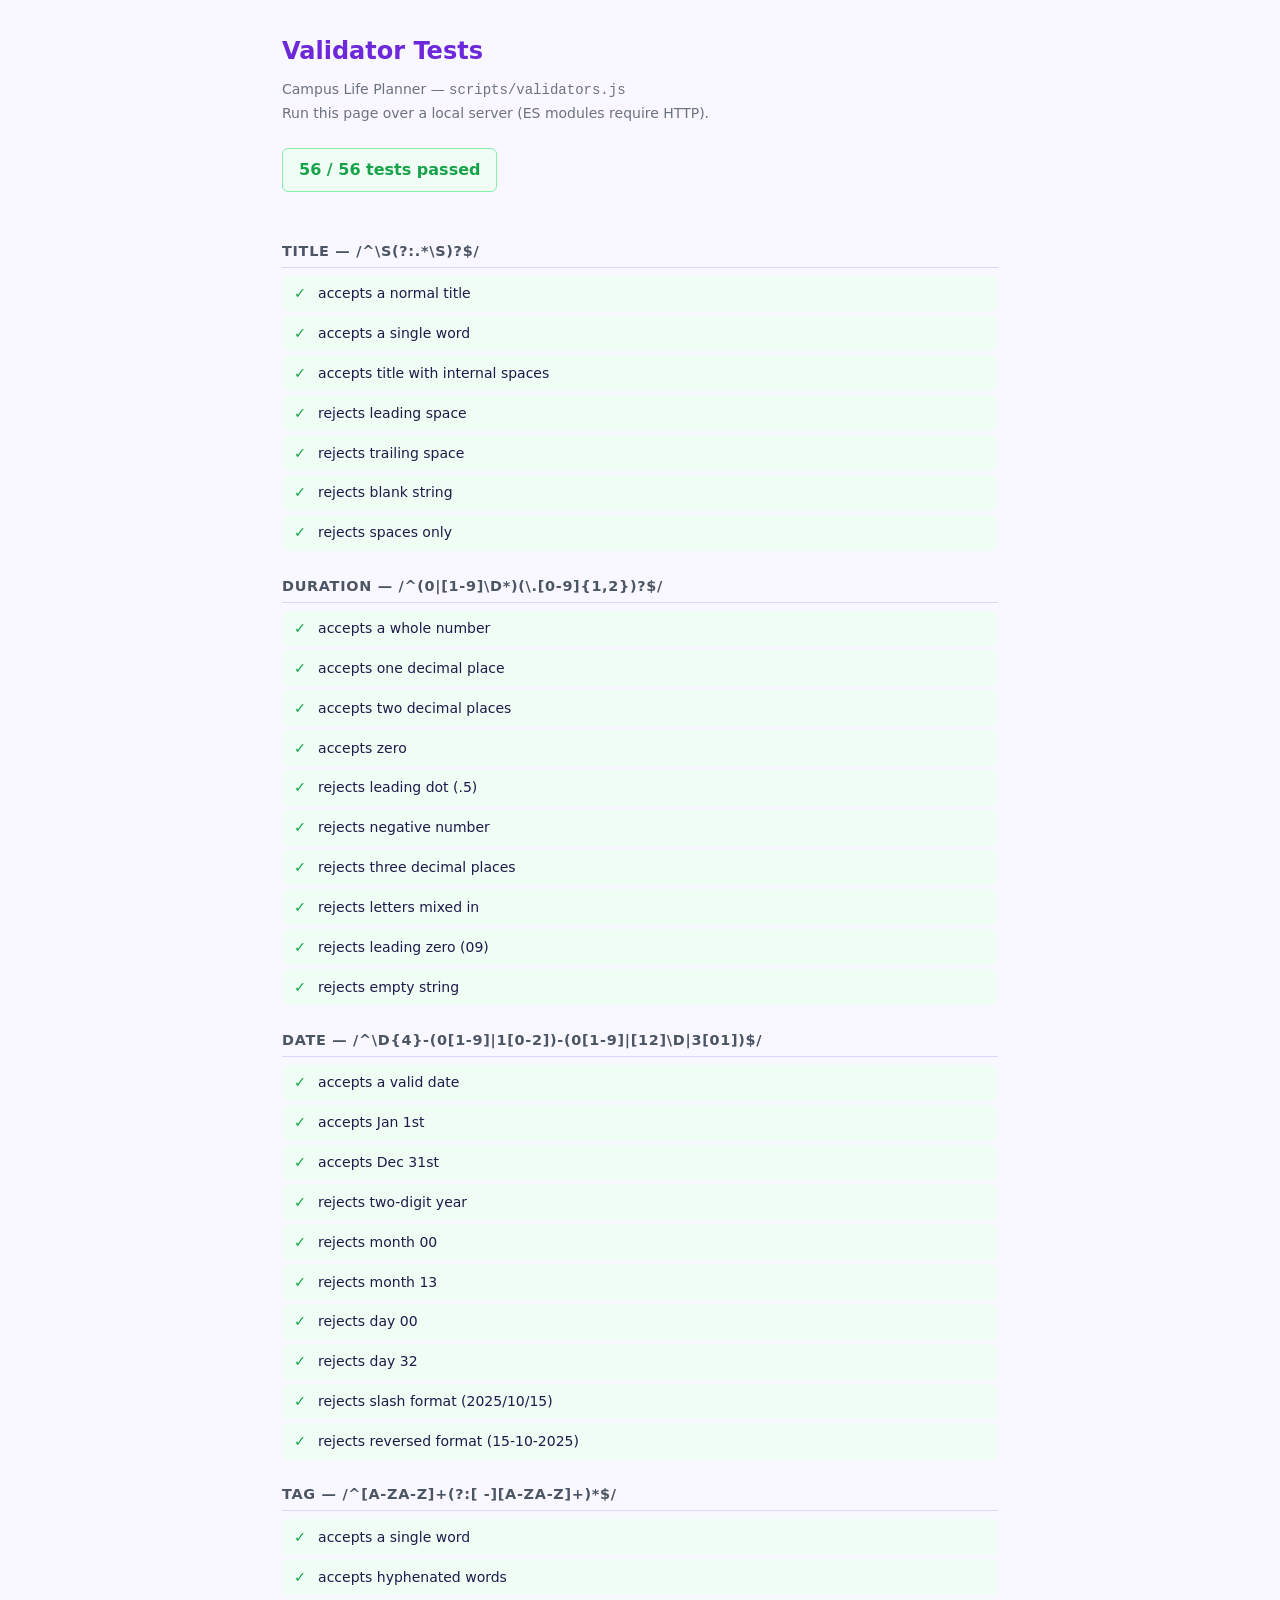
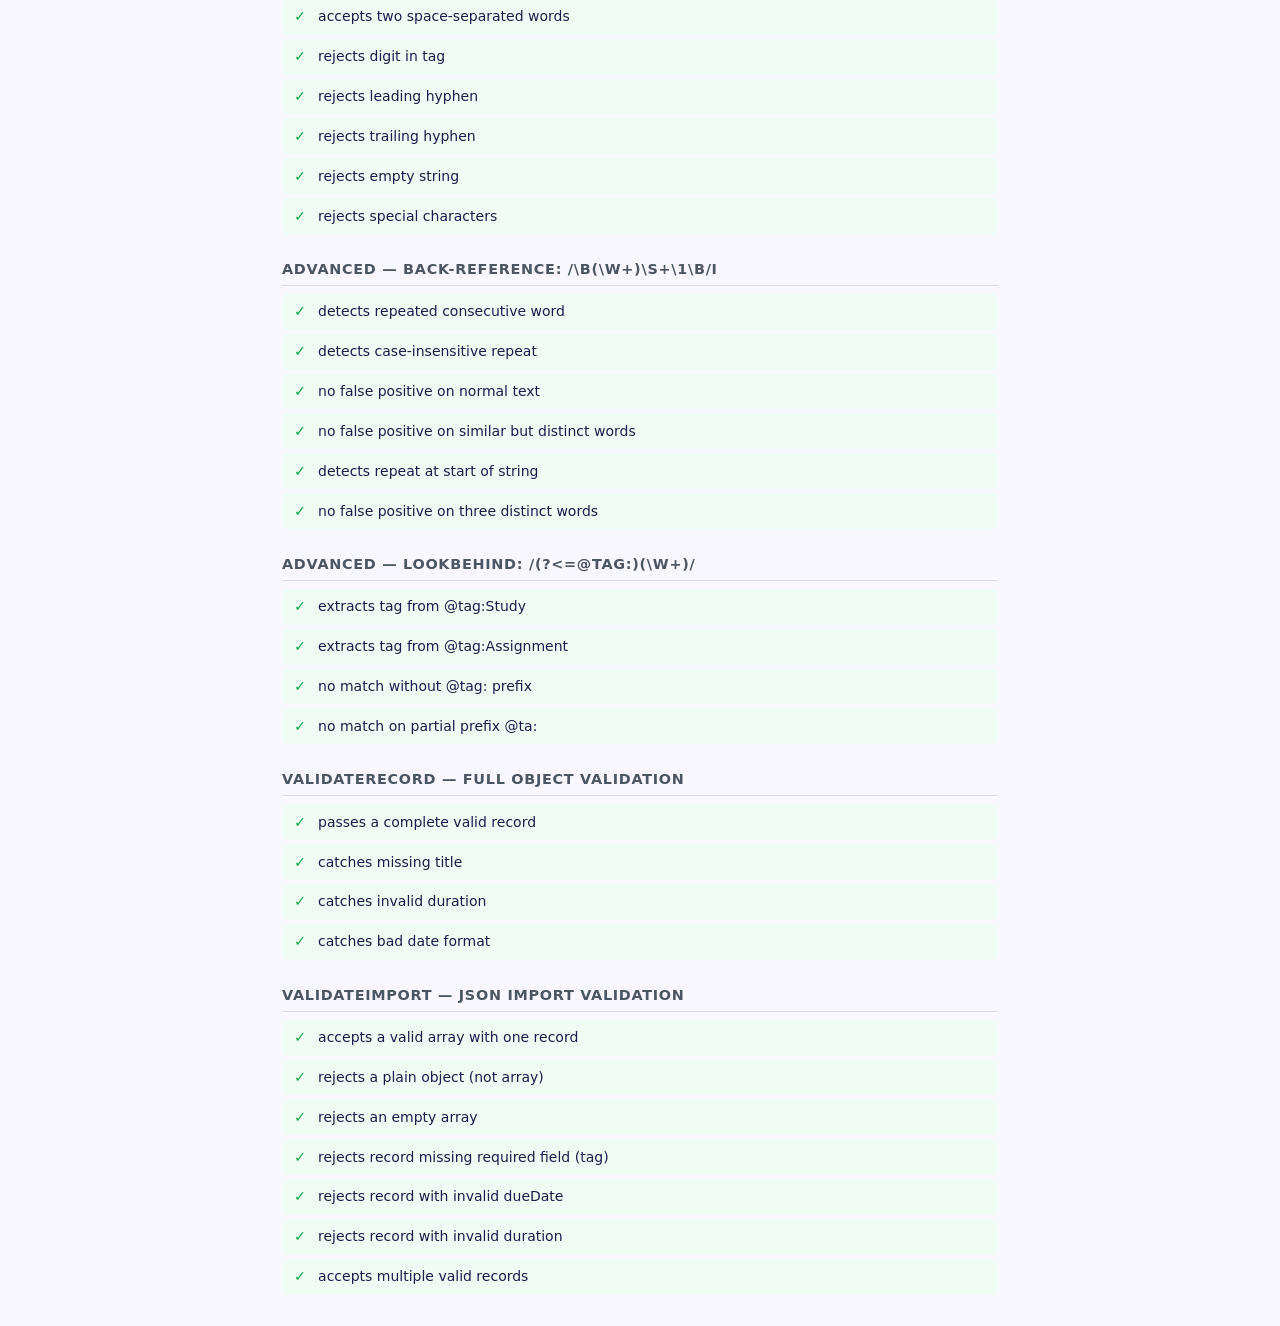
==== tests.html @ 29fc215b "M3: Regex validation rules, validateImport, and tests.html assertions" ====
<!DOCTYPE html>
<html lang="en">
<head>
  <meta charset="UTF-8">
  <meta name="viewport" content="width=device-width, initial-scale=1.0">
  <title>Validator Tests — Campus Life Planner</title>
  <style>
    *, *::before, *::after { box-sizing: border-box; margin: 0; padding: 0; }

    body {
      font-family: system-ui, sans-serif;
      font-size: 0.95rem;
      line-height: 1.6;
      color: #1E1B4B;
      background: #F9F7FF;
      padding: 2rem;
      max-width: 780px;
      margin: 0 auto;
    }

    h1 {
      font-size: 1.5rem;
      font-weight: 700;
      margin-bottom: 0.5rem;
      color: #6D28D9;
    }

    .subtitle {
      font-size: 0.875rem;
      color: #6B7280;
      margin-bottom: 1.5rem;
    }

    .summary {
      display: inline-block;
      padding: 0.5rem 1rem;
      border-radius: 6px;
      font-weight: 700;
      font-size: 1rem;
      margin-bottom: 1.5rem;
    }
    .all-pass { background: #F0FDF4; color: #16A34A; border: 1px solid #86EFAC; }
    .has-fail  { background: #FEF2F2; color: #DC2626; border: 1px solid #FCA5A5; }

    h2 {
      font-size: 0.9rem;
      font-weight: 700;
      text-transform: uppercase;
      letter-spacing: 0.05em;
      color: #4B5563;
      margin: 1.5rem 0 0.5rem;
      padding-bottom: 0.25rem;
      border-bottom: 1px solid #DDD6FE;
    }

    .test-list {
      list-style: none;
      display: flex;
      flex-direction: column;
      gap: 0.25rem;
    }

    .test-row {
      display: flex;
      align-items: baseline;
      gap: 0.75rem;
      padding: 0.4rem 0.75rem;
      border-radius: 6px;
      font-size: 0.875rem;
    }
    .test-row.pass { background: #F0FDF4; }
    .test-row.fail { background: #FEF2F2; }

    .badge {
      font-weight: 700;
      font-size: 0.9rem;
      flex-shrink: 0;
    }
    .pass .badge { color: #16A34A; }
    .fail .badge { color: #DC2626; }

    .desc { flex: 1; }

    .err {
      font-size: 0.8rem;
      color: #DC2626;
      font-style: italic;
    }

    .group-header {
      font-size: 0.9rem;
      font-weight: 700;
      text-transform: uppercase;
      letter-spacing: 0.05em;
      color: #4B5563;
      margin: 1.5rem 0 0.5rem;
      padding-bottom: 0.25rem;
      border-bottom: 1px solid #DDD6FE;
    }
  </style>
</head>
<body>
  <h1>Validator Tests</h1>
  <p class="subtitle">
    Campus Life Planner — <code>scripts/validators.js</code><br>
    Run this page over a local server (ES modules require HTTP).
  </p>

  <div id="summary"></div>
  <div id="results"></div>

  <script type="module">
    import {
      validate,
      validateRecord,
      hasDuplicateWords,
      validateImport,
      DUPLICATE_WORD_RE,
      TAG_FILTER_RE
    } from './scripts/validators.js';

    // ---- Minimal test runner ----

    const results = [];
    let currentGroup = '';

    function group(name) {
      currentGroup = name;
    }

    function test(desc, fn) {
      try {
        fn();
        results.push({ group: currentGroup, desc, passed: true });
      } catch (e) {
        results.push({ group: currentGroup, desc, passed: false, error: e.message });
      }
    }

    function assert(condition, msg = 'Assertion failed') {
      if (!condition) throw new Error(msg);
    }

    function eq(actual, expected, msg) {
      if (actual !== expected) {
        throw new Error(msg || `Expected ${JSON.stringify(expected)}, got ${JSON.stringify(actual)}`);
      }
    }

    // ---- Title ----
    group('Title — /^\\S(?:.*\\S)?$/');

    test('accepts a normal title', () => eq(validate('title', 'Study for midterm'), null));
    test('accepts a single word', () => eq(validate('title', 'Exam'), null));
    test('accepts title with internal spaces', () => eq(validate('title', 'COMP101 final exam'), null));
    test('rejects leading space', () => assert(validate('title', ' Study') !== null));
    test('rejects trailing space', () => assert(validate('title', 'Study ') !== null));
    test('rejects blank string', () => assert(validate('title', '') !== null));
    test('rejects spaces only', () => assert(validate('title', '   ') !== null));

    // ---- Duration ----
    group('Duration — /^(0|[1-9]\\d*)(\\.[0-9]{1,2})?$/');

    test('accepts a whole number', () => eq(validate('duration', '90'), null));
    test('accepts one decimal place', () => eq(validate('duration', '1.5'), null));
    test('accepts two decimal places', () => eq(validate('duration', '45.25'), null));
    test('accepts zero', () => eq(validate('duration', '0'), null));
    test('rejects leading dot (.5)', () => assert(validate('duration', '.5') !== null));
    test('rejects negative number', () => assert(validate('duration', '-10') !== null));
    test('rejects three decimal places', () => assert(validate('duration', '1.234') !== null));
    test('rejects letters mixed in', () => assert(validate('duration', '90min') !== null));
    test('rejects leading zero (09)', () => assert(validate('duration', '09') !== null));
    test('rejects empty string', () => assert(validate('duration', '') !== null));

    // ---- Date ----
    group('Date — /^\\d{4}-(0[1-9]|1[0-2])-(0[1-9]|[12]\\d|3[01])$/');

    test('accepts a valid date', () => eq(validate('date', '2025-10-15'), null));
    test('accepts Jan 1st', () => eq(validate('date', '2025-01-01'), null));
    test('accepts Dec 31st', () => eq(validate('date', '2025-12-31'), null));
    test('rejects two-digit year', () => assert(validate('date', '25-10-15') !== null));
    test('rejects month 00', () => assert(validate('date', '2025-00-15') !== null));
    test('rejects month 13', () => assert(validate('date', '2025-13-01') !== null));
    test('rejects day 00', () => assert(validate('date', '2025-01-00') !== null));
    test('rejects day 32', () => assert(validate('date', '2025-01-32') !== null));
    test('rejects slash format (2025/10/15)', () => assert(validate('date', '2025/10/15') !== null));
    test('rejects reversed format (15-10-2025)', () => assert(validate('date', '15-10-2025') !== null));

    // ---- Tag ----
    group('Tag — /^[A-Za-z]+(?:[ -][A-Za-z]+)*$/');

    test('accepts a single word', () => eq(validate('tag', 'Study'), null));
    test('accepts hyphenated words', () => eq(validate('tag', 'Self-Care'), null));
    test('accepts two space-separated words', () => eq(validate('tag', 'Group Work'), null));
    test('rejects digit in tag', () => assert(validate('tag', 'Study1') !== null));
    test('rejects leading hyphen', () => assert(validate('tag', '-Study') !== null));
    test('rejects trailing hyphen', () => assert(validate('tag', 'Study-') !== null));
    test('rejects empty string', () => assert(validate('tag', '') !== null));
    test('rejects special characters', () => assert(validate('tag', 'Study!') !== null));

    // ---- Advanced: back-reference duplicate words ----
    group('Advanced — back-reference: /\\b(\\w+)\\s+\\1\\b/i');

    test('detects repeated consecutive word', () => assert(hasDuplicateWords('study study session')));
    test('detects case-insensitive repeat', () => assert(hasDuplicateWords('the The exam')));
    test('no false positive on normal text', () => assert(!hasDuplicateWords('Study for COMP101')));
    test('no false positive on similar but distinct words', () => assert(!hasDuplicateWords('studying studied')));
    test('detects repeat at start of string', () => assert(hasDuplicateWords('exam exam prep')));
    test('no false positive on three distinct words', () => assert(!hasDuplicateWords('meet the team')));

    // ---- Advanced: lookbehind tag filter ----
    group('Advanced — lookbehind: /(?<=@tag:)(\\w+)/');

    test('extracts tag from @tag:Study', () => {
      const m = '@tag:Study'.match(TAG_FILTER_RE);
      assert(m !== null, 'no match');
      eq(m[0], 'Study');
    });
    test('extracts tag from @tag:Assignment', () => {
      const m = '@tag:Assignment'.match(TAG_FILTER_RE);
      assert(m !== null, 'no match');
      eq(m[0], 'Assignment');
    });
    test('no match without @tag: prefix', () => {
      assert('Study'.match(TAG_FILTER_RE) === null);
    });
    test('no match on partial prefix @ta:', () => {
      assert('@ta:Study'.match(TAG_FILTER_RE) === null);
    });

    // ---- validateRecord ----
    group('validateRecord — full object validation');

    test('passes a complete valid record', () => {
      const errs = validateRecord({ title: 'Study session', dueDate: '2025-10-01', duration: '90', tag: 'Study' });
      eq(Object.keys(errs).length, 0);
    });
    test('catches missing title', () => {
      const errs = validateRecord({ title: '', dueDate: '2025-10-01', duration: '90', tag: 'Study' });
      assert('title' in errs);
    });
    test('catches invalid duration', () => {
      const errs = validateRecord({ title: 'Test', dueDate: '2025-10-01', duration: '-5', tag: 'Study' });
      assert('duration' in errs);
    });
    test('catches bad date format', () => {
      const errs = validateRecord({ title: 'Test', dueDate: '01/10/2025', duration: '30', tag: 'Study' });
      assert('date' in errs);
    });

    // ---- validateImport ----
    group('validateImport — JSON import validation');

    const goodRecord = {
      id: 'rec_0001', title: 'Test task', dueDate: '2025-10-01',
      duration: 60, tag: 'Study', createdAt: '2025-09-01T10:00:00Z', updatedAt: '2025-09-01T10:00:00Z'
    };

    test('accepts a valid array with one record', () => {
      assert(validateImport([goodRecord]).valid);
    });
    test('rejects a plain object (not array)', () => {
      assert(!validateImport({}).valid);
    });
    test('rejects an empty array', () => {
      assert(!validateImport([]).valid);
    });
    test('rejects record missing required field (tag)', () => {
      const bad = { ...goodRecord };
      delete bad.tag;
      assert(!validateImport([bad]).valid);
    });
    test('rejects record with invalid dueDate', () => {
      assert(!validateImport([{ ...goodRecord, dueDate: '01-10-2025' }]).valid);
    });
    test('rejects record with invalid duration', () => {
      assert(!validateImport([{ ...goodRecord, duration: -5 }]).valid);
    });
    test('accepts multiple valid records', () => {
      const r2 = { ...goodRecord, id: 'rec_0002', title: 'Another task', dueDate: '2025-11-01' };
      assert(validateImport([goodRecord, r2]).valid);
    });

    // ---- Render results ----

    const passed = results.filter(r => r.passed).length;
    const total = results.length;

    document.getElementById('summary').innerHTML = `
      <p class="summary ${passed === total ? 'all-pass' : 'has-fail'}">
        ${passed} / ${total} tests passed
      </p>
    `;

    // Group by section
    const groups = [...new Set(results.map(r => r.group))];
    const html = groups.map(g => {
      const rows = results
        .filter(r => r.group === g)
        .map(r => `
          <li class="test-row ${r.passed ? 'pass' : 'fail'}">
            <span class="badge">${r.passed ? '✓' : '✗'}</span>
            <span class="desc">${r.desc}</span>
            ${r.error ? `<span class="err">${r.error}</span>` : ''}
          </li>
        `).join('');
      return `
        <div class="group-header">${g}</div>
        <ul class="test-list">${rows}</ul>
      `;
    }).join('');

    document.getElementById('results').innerHTML = html;
  </script>
</body>
</html>
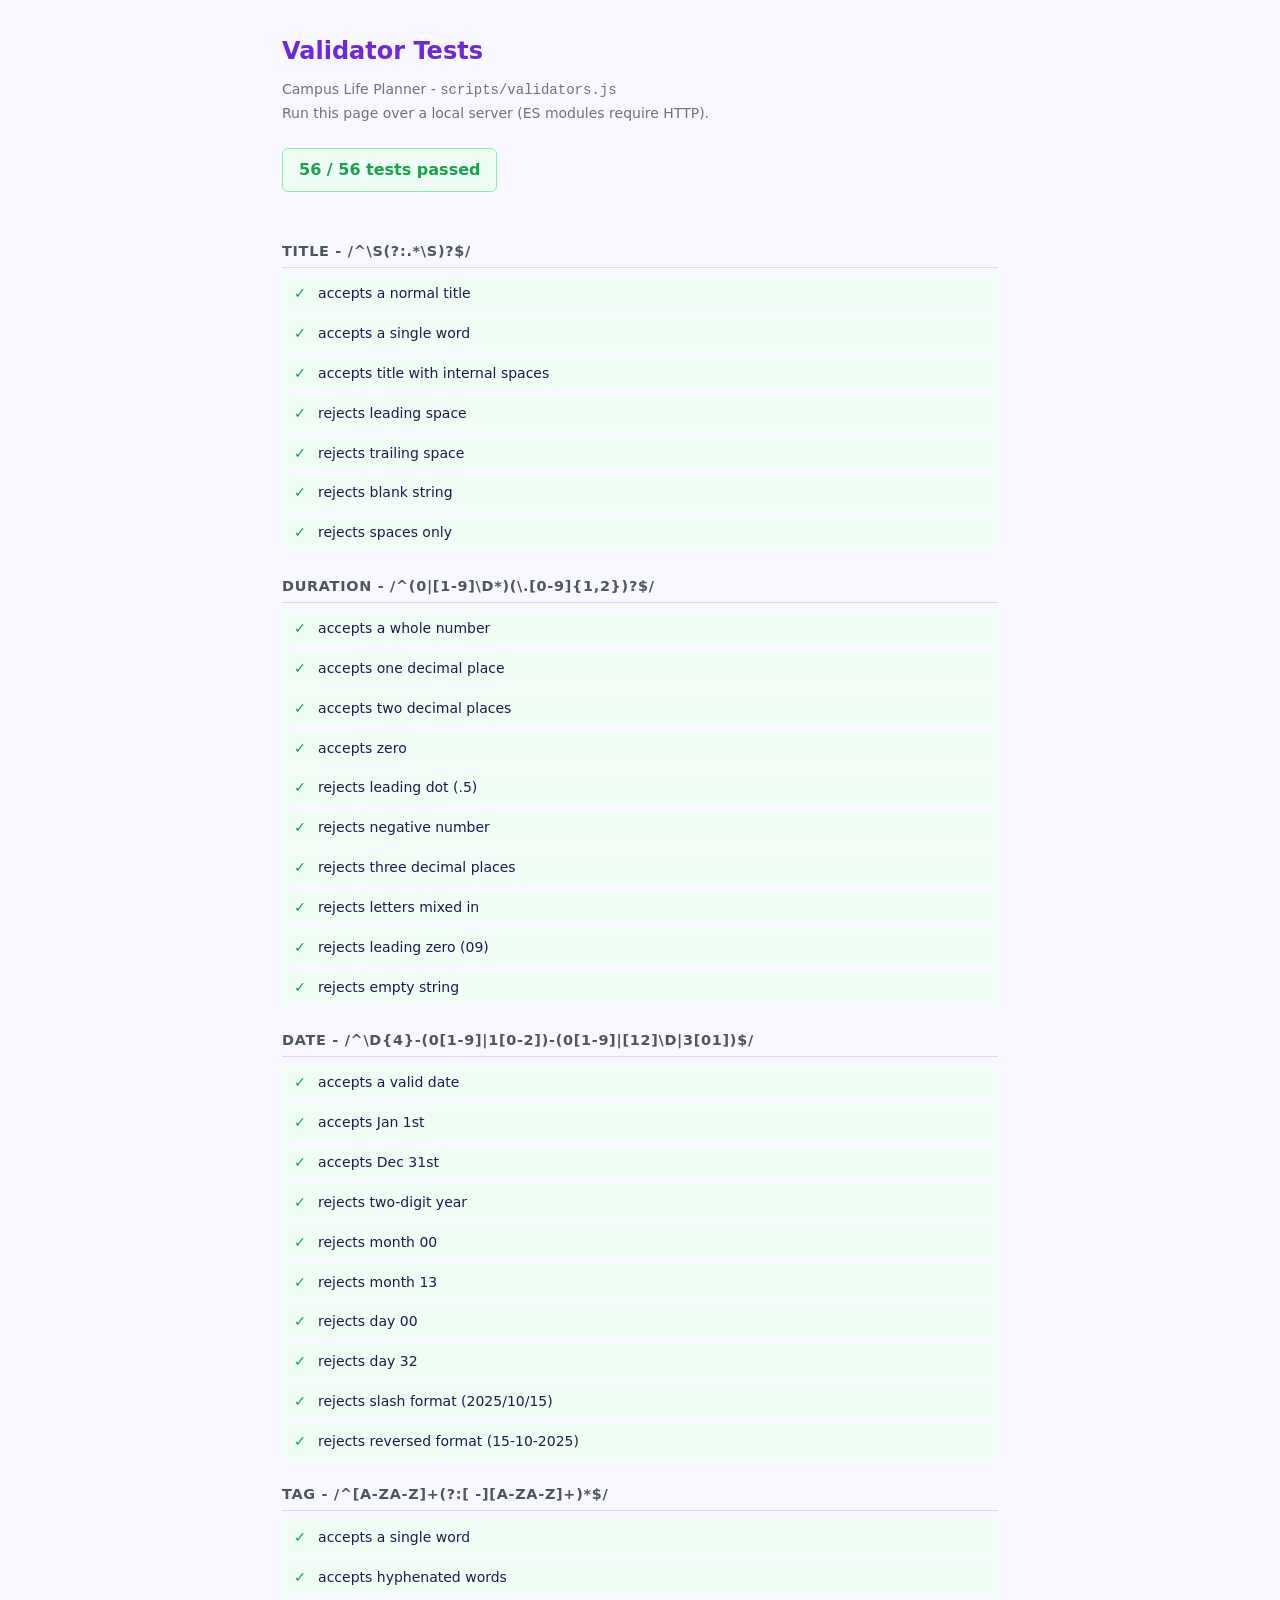
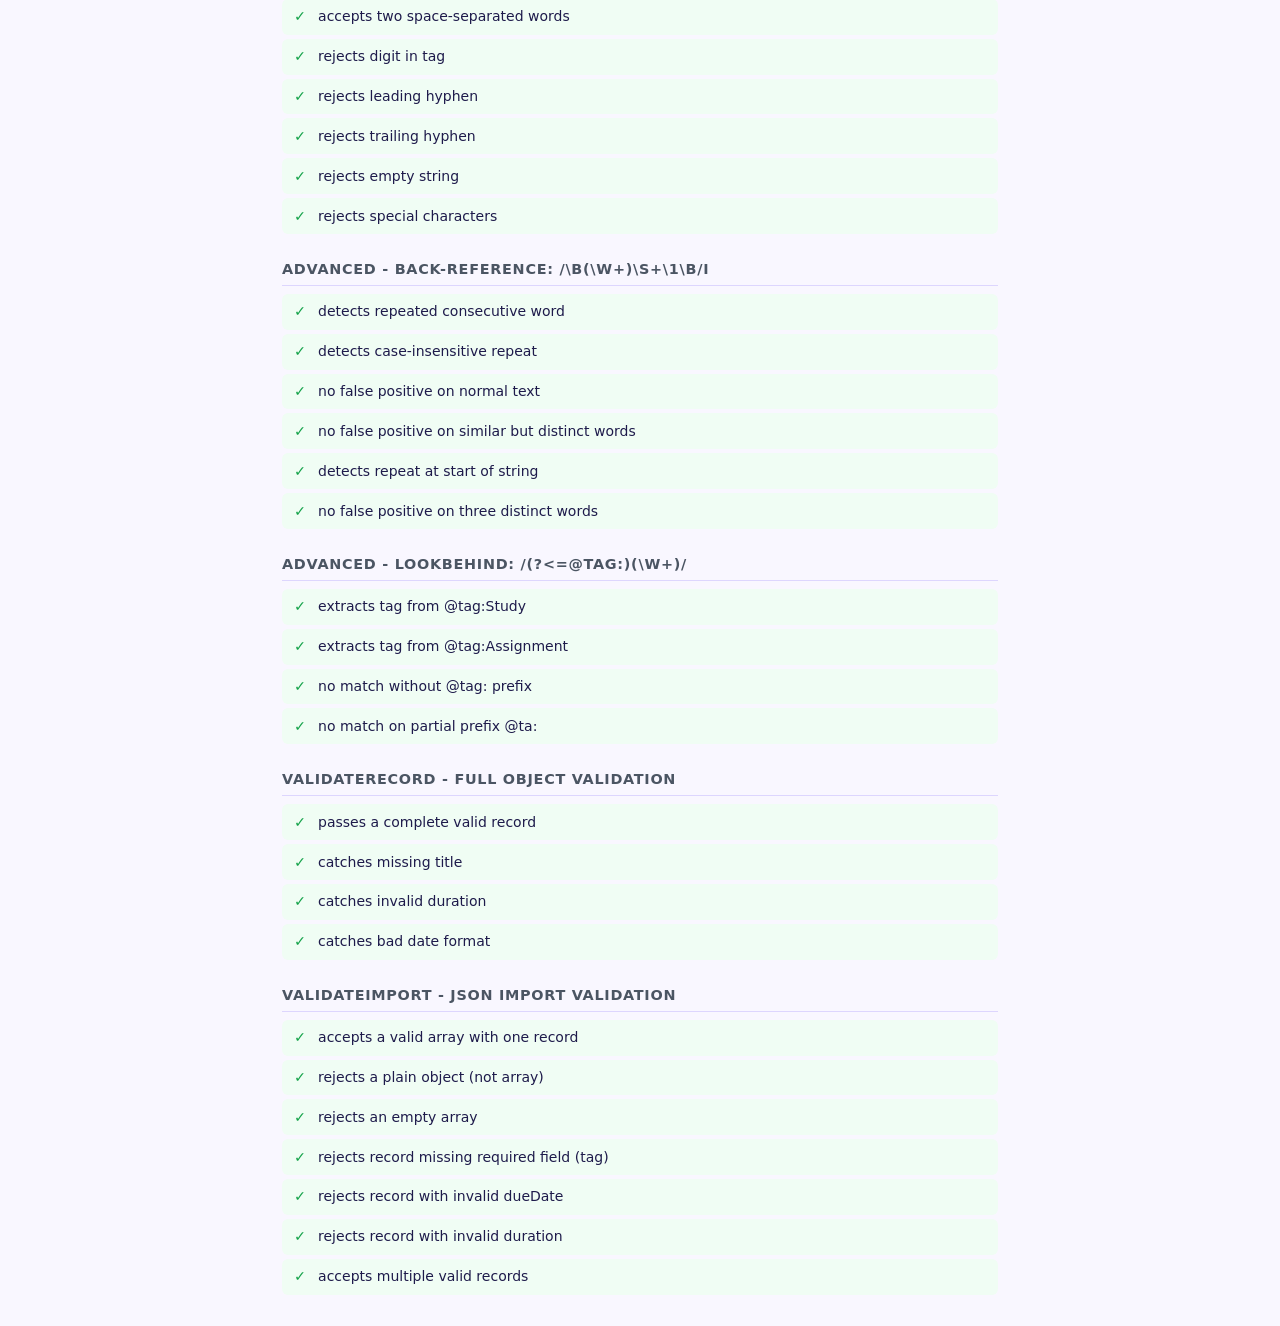
==== commit c8fae8be: "M7: A11y audit fixes, global live regions, animation polish, README finalized" ====
--- a/tests.html
+++ b/tests.html
@@ -3,7 +3,7 @@
 <head>
   <meta charset="UTF-8">
   <meta name="viewport" content="width=device-width, initial-scale=1.0">
-  <title>Validator Tests — Campus Life Planner</title>
+  <title>Validator Tests - Campus Life Planner</title>
   <style>
     *, *::before, *::after { box-sizing: border-box; margin: 0; padding: 0; }
 
@@ -102,7 +102,7 @@
 <body>
   <h1>Validator Tests</h1>
   <p class="subtitle">
-    Campus Life Planner — <code>scripts/validators.js</code><br>
+    Campus Life Planner - <code>scripts/validators.js</code><br>
     Run this page over a local server (ES modules require HTTP).
   </p>
 
@@ -148,7 +148,7 @@
     }
 
     // ---- Title ----
-    group('Title — /^\\S(?:.*\\S)?$/');
+    group('Title - /^\\S(?:.*\\S)?$/');
 
     test('accepts a normal title', () => eq(validate('title', 'Study for midterm'), null));
     test('accepts a single word', () => eq(validate('title', 'Exam'), null));
@@ -159,7 +159,7 @@
     test('rejects spaces only', () => assert(validate('title', '   ') !== null));
 
     // ---- Duration ----
-    group('Duration — /^(0|[1-9]\\d*)(\\.[0-9]{1,2})?$/');
+    group('Duration - /^(0|[1-9]\\d*)(\\.[0-9]{1,2})?$/');
 
     test('accepts a whole number', () => eq(validate('duration', '90'), null));
     test('accepts one decimal place', () => eq(validate('duration', '1.5'), null));
@@ -173,7 +173,7 @@
     test('rejects empty string', () => assert(validate('duration', '') !== null));
 
     // ---- Date ----
-    group('Date — /^\\d{4}-(0[1-9]|1[0-2])-(0[1-9]|[12]\\d|3[01])$/');
+    group('Date - /^\\d{4}-(0[1-9]|1[0-2])-(0[1-9]|[12]\\d|3[01])$/');
 
     test('accepts a valid date', () => eq(validate('date', '2025-10-15'), null));
     test('accepts Jan 1st', () => eq(validate('date', '2025-01-01'), null));
@@ -187,7 +187,7 @@
     test('rejects reversed format (15-10-2025)', () => assert(validate('date', '15-10-2025') !== null));
 
     // ---- Tag ----
-    group('Tag — /^[A-Za-z]+(?:[ -][A-Za-z]+)*$/');
+    group('Tag - /^[A-Za-z]+(?:[ -][A-Za-z]+)*$/');
 
     test('accepts a single word', () => eq(validate('tag', 'Study'), null));
     test('accepts hyphenated words', () => eq(validate('tag', 'Self-Care'), null));
@@ -199,7 +199,7 @@
     test('rejects special characters', () => assert(validate('tag', 'Study!') !== null));
 
     // ---- Advanced: back-reference duplicate words ----
-    group('Advanced — back-reference: /\\b(\\w+)\\s+\\1\\b/i');
+    group('Advanced - back-reference: /\\b(\\w+)\\s+\\1\\b/i');
 
     test('detects repeated consecutive word', () => assert(hasDuplicateWords('study study session')));
     test('detects case-insensitive repeat', () => assert(hasDuplicateWords('the The exam')));
@@ -209,7 +209,7 @@
     test('no false positive on three distinct words', () => assert(!hasDuplicateWords('meet the team')));
 
     // ---- Advanced: lookbehind tag filter ----
-    group('Advanced — lookbehind: /(?<=@tag:)(\\w+)/');
+    group('Advanced - lookbehind: /(?<=@tag:)(\\w+)/');
 
     test('extracts tag from @tag:Study', () => {
       const m = '@tag:Study'.match(TAG_FILTER_RE);
@@ -229,7 +229,7 @@
     });
 
     // ---- validateRecord ----
-    group('validateRecord — full object validation');
+    group('validateRecord - full object validation');
 
     test('passes a complete valid record', () => {
       const errs = validateRecord({ title: 'Study session', dueDate: '2025-10-01', duration: '90', tag: 'Study' });
@@ -249,7 +249,7 @@
     });
 
     // ---- validateImport ----
-    group('validateImport — JSON import validation');
+    group('validateImport - JSON import validation');
 
     const goodRecord = {
       id: 'rec_0001', title: 'Test task', dueDate: '2025-10-01',
